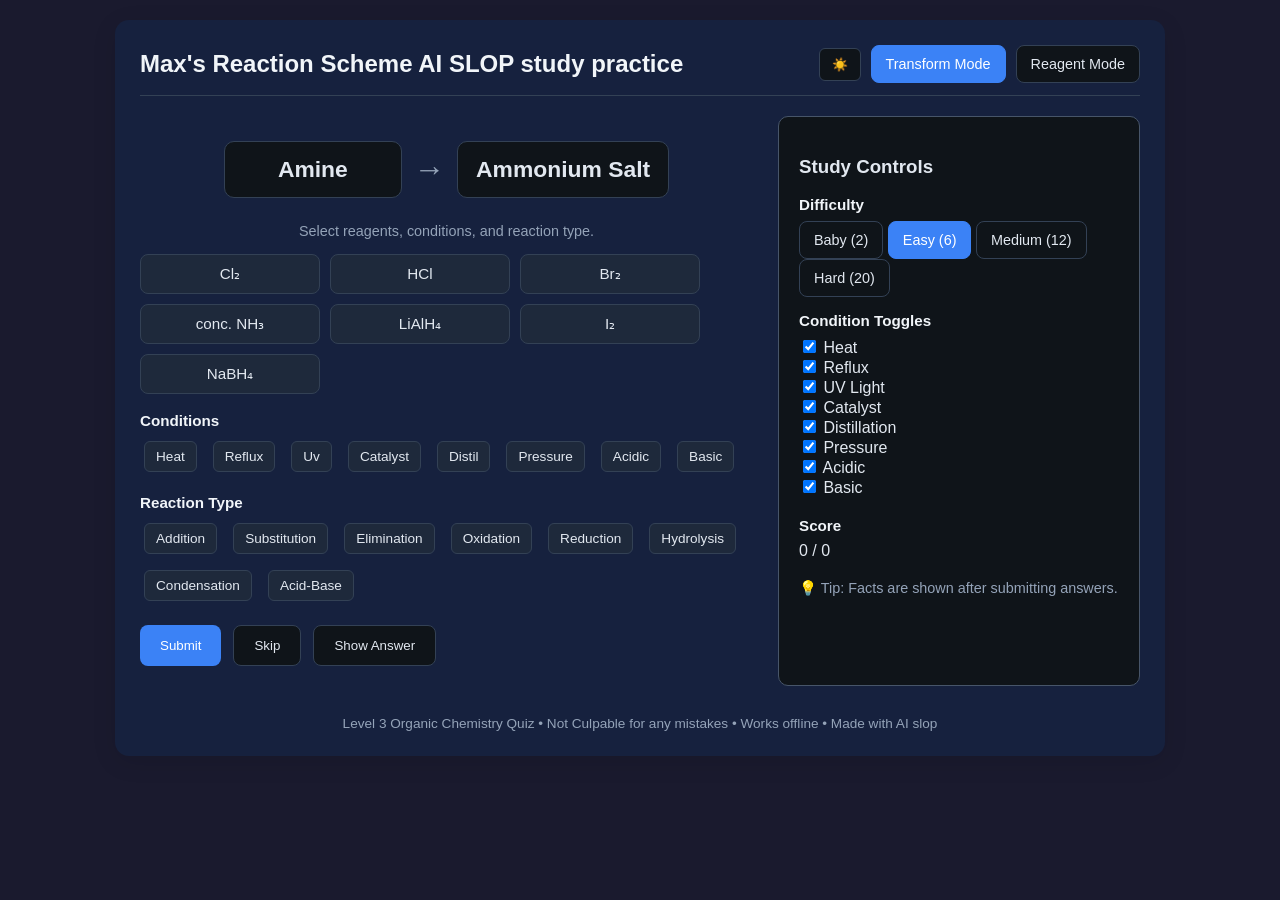
==== public/study/organics-scheme/index.html @ c8c18162 "Update index.html" ====
<!DOCTYPE html>
<html lang="en">
<head>
  <meta charset="utf-8" />
  <meta name="viewport" content="width=device-width, initial-scale=1" />
  <title>Max's Reaction Scheme AI SLOP study practice</title>
  <style>
    :root {
      --bg-primary: #f0f4f8;
      --bg-secondary: white;
      --bg-tertiary: #f9fbff;
      --text-primary: #1a1a2e;
      --text-secondary: #2c3e50;
      --text-muted: #555;
      --border-color: #e0e0e0;
      --border-light: #e0e0f0;
      --accent-primary: #007bff;
      --accent-hover: #a0d8ff;
      --option-bg: white;
      --option-hover: #f0f8ff;
      --option-selected: #d0ebff;
      --condition-active: #fff3cd;
      --condition-border: #ffeaa7;
      --condition-text: #856404;
      --success-bg: #d4edda;
      --success-text: #155724;
      --success-border: #c3e6cb;
      --error-bg: #f8d7da;
      --error-text: #721c24;
      --error-border: #f5c6cb;
      --fact-bg: #fffbe6;
      --fact-border: #ffeaa7;
    }

    [data-theme="dark"] {
      --bg-primary: #1a1a2e;
      --bg-secondary: #16213e;
      --bg-tertiary: #0f1419;
      --text-primary: #e2e8f0;
      --text-secondary: #f1f5f9;
      --text-muted: #94a3b8;
      --border-color: #334155;
      --border-light: #475569;
      --accent-primary: #3b82f6;
      --accent-hover: #1e40af;
      --option-bg: #1e293b;
      --option-hover: #334155;
      --option-selected: #1e40af;
      --condition-active: #451a03;
      --condition-border: #92400e;
      --condition-text: #fbbf24;
      --success-bg: #064e3b;
      --success-text: #6ee7b7;
      --success-border: #047857;
      --error-bg: #7f1d1d;
      --error-text: #fca5a5;
      --error-border: #dc2626;
      --fact-bg: #451a03;
      --fact-border: #92400e;
    }

    body {
      font-family: 'Segoe UI', Tahoma, Geneva, Verdana, sans-serif;
      background: var(--bg-primary);
      color: var(--text-primary);
      margin: 0;
      padding: 20px;
      transition: all 0.3s ease;
    }
    .container {
      max-width: 1000px;
      margin: auto;
      background: var(--bg-secondary);
      border-radius: 14px;
      box-shadow: 0 6px 25px rgba(0,0,0,0.1);
      padding: 25px;
    }
    header {
      display: flex;
      justify-content: space-between;
      align-items: center;
      margin-bottom: 20px;
      border-bottom: 1px solid var(--border-color);
      padding-bottom: 12px;
    }
    h1 {
      margin: 0;
      font-size: 1.5em;
      color: var(--text-secondary);
    }
    .header-controls {
      display: flex;
      gap: 10px;
      align-items: center;
    }
    .theme-toggle {
      padding: 8px 12px;
      border: 1px solid var(--border-color);
      background: var(--bg-tertiary);
      cursor: pointer;
      border-radius: 6px;
      font-size: 0.8em;
    }
    .mode-btn, .diff-btn {
      padding: 10px 14px;
      border: 1px solid var(--border-color);
      background: var(--bg-tertiary);
      cursor: pointer;
      border-radius: 8px;
      font-size: 0.9em;
      color: var(--text-primary);
    }
    .mode-btn.active, .diff-btn.active {
      background: var(--accent-primary);
      color: white;
      border-color: var(--accent-primary);
    }
    .quiz-area {
      display: flex;
      gap: 25px;
      flex-wrap: wrap;
    }
    .main-panel {
      flex: 1;
      min-width: 300px;
    }
    .side-panel {
      width: 320px;
      background: var(--bg-tertiary);
      padding: 20px;
      border-radius: 10px;
      border: 1px solid var(--border-light);
    }
    .reaction {
      display: flex;
      align-items: center;
      justify-content: center;
      gap: 12px;
      margin: 25px 0;
      font-weight: bold;
      font-size: 1.3em;
    }
    .box {
      padding: 14px 18px;
      background: var(--bg-tertiary);
      border: 1px solid var(--border-color);
      border-radius: 10px;
      min-width: 140px;
      text-align: center;
      font-size: 1.1em;
    }
    .arrow {
      font-size: 1.5em;
      color: var(--text-muted);
    }
    .options {
      display: flex;
      flex-wrap: wrap;
      gap: 10px;
      margin: 15px 0;
    }
    .option {
      padding: 10px 14px;
      background: var(--option-bg);
      border: 1px solid var(--border-color);
      border-radius: 8px;
      cursor: pointer;
      min-width: 150px;
      text-align: center;
      font-size: 0.95em;
      color: var(--text-primary);
    }
    .option:hover {
      background: var(--option-hover);
      border-color: var(--accent-hover);
    }
    .option.selected {
      background: var(--option-selected);
      border-color: var(--accent-primary);
      outline: 2px solid var(--accent-primary);
      font-weight: bold;
    }
    .section {
      margin: 18px 0;
    }
    .control-label {
      font-weight: bold;
      margin-bottom: 8px;
      font-size: 0.95em;
      color: var(--text-secondary);
    }
    .conditions, .reaction-types {
      display: flex;
      flex-wrap: wrap;
      gap: 8px;
    }
    .cond-btn, .type-btn {
      padding: 7px 11px;
      margin: 4px;
      border: 1px solid var(--border-color);
      background: var(--option-bg);
      cursor: pointer;
      border-radius: 6px;
      font-size: 0.85em;
      color: var(--text-primary);
    }
    .cond-btn.on, .type-btn.on {
      background: var(--condition-active);
      border-color: var(--condition-border);
      color: var(--condition-text);
    }
    .btn-row {
      display: flex;
      gap: 12px;
      margin: 20px 0;
      flex-wrap: wrap;
    }
    button.primary {
      background: var(--accent-primary);
      color: white;
      border: none;
      padding: 12px 20px;
      border-radius: 8px;
      cursor: pointer;
    }
    button.secondary {
      background: var(--bg-tertiary);
      color: var(--text-primary);
      border: 1px solid var(--border-color);
      padding: 12px 20px;
      border-radius: 8px;
      cursor: pointer;
    }
    .feedback {
      margin-top: 18px;
      padding: 14px;
      border-radius: 8px;
      font-size: 0.95em;
      display: none;
      white-space: pre-line;
    }
    .feedback.ok {
      background: var(--success-bg);
      color: var(--success-text);
      border: 1px solid var(--success-border);
    }
    .feedback.bad {
      background: var(--error-bg);
      color: var(--error-text);
      border: 1px solid var(--error-border);
    }
    .fact-box {
      margin-top: 16px;
      padding: 14px;
      background: var(--fact-bg);
      border: 1px dashed var(--fact-border);
      border-radius: 8px;
      font-size: 0.9em;
      white-space: pre-line;
      display: none;
    }
    footer {
      margin-top: 30px;
      text-align: center;
      font-size: 0.85em;
      color: var(--text-muted);
    }
    .side-panel label {
      color: var(--text-primary);
    }
  </style>
</head>
<body data-theme="dark">
  <div class="container">
    <header>
      <h1>Max's Reaction Scheme AI SLOP study practice</h1>
      <div class="header-controls">
        <button id="theme-toggle" class="theme-toggle">☀️</button>
        <button id="mode-transform" class="mode-btn active">Transform Mode</button>
        <button id="mode-reagent" class="mode-btn">Reagent Mode</button>
      </div>
    </header>

    <div class="quiz-area">
      <div class="main-panel">
        <div class="reaction">
          <div id="left-box" class="box">?</div>
          <div class="arrow">→</div>
          <div id="right-box" class="box">?</div>
        </div>

        <p style="text-align:center; color:var(--text-muted); font-size:0.9em;">
          Select reagents, conditions, and reaction type.
        </p>

        <div id="options" class="options"></div>

        <div class="section">
          <div class="control-label">Conditions</div>
          <div id="conditions" class="conditions"></div>
        </div>

        <div class="section">
          <div class="control-label">Reaction Type</div>
          <div id="reaction-types" class="reaction-types">
            <button class="type-btn">Addition</button>
            <button class="type-btn">Substitution</button>
            <button class="type-btn">Elimination</button>
            <button class="type-btn">Oxidation</button>
            <button class="type-btn">Reduction</button>
            <button class="type-btn">Hydrolysis</button>
            <button class="type-btn">Condensation</button>
            <button class="type-btn">Acid-Base</button>
          </div>
        </div>

        <div class="btn-row">
          <button id="submit" class="primary">Submit</button>
          <button id="skip" class="secondary">Skip</button>
          <button id="show-answer" class="secondary">Show Answer</button>
        </div>

        <div id="feedback" class="feedback"></div>
        <div id="fact" class="fact-box"></div>
      </div>

      <div class="side-panel">
        <h3>Study Controls</h3>

        <div class="control-label">Difficulty</div>
        <div>
          <button id="diff-baby" class="diff-btn">Baby (2)</button>
          <button id="diff-easy" class="diff-btn active">Easy (6)</button>
          <button id="diff-med" class="diff-btn">Medium (12)</button>
          <button id="diff-hard" class="diff-btn">Hard (20)</button>
        </div>

        <div class="control-label" style="margin-top:15px;">Condition Toggles</div>
        <div>
          <label><input type="checkbox" checked value="heat"> Heat</label><br>
          <label><input type="checkbox" checked value="reflux"> Reflux</label><br>
          <label><input type="checkbox" checked value="uv"> UV Light</label><br>
          <label><input type="checkbox" checked value="catalyst"> Catalyst</label><br>
          <label><input type="checkbox" checked value="distil"> Distillation</label><br>
          <label><input type="checkbox" checked value="pressure"> Pressure</label><br>
          <label><input type="checkbox" checked value="acidic"> Acidic</label><br>
          <label><input type="checkbox" checked value="basic"> Basic</label>
        </div>

        <div style="margin-top:20px;">
          <div class="control-label">Score</div>
          <div id="score">0 / 0</div>
        </div>

        <div style="margin-top:20px; font-size:0.9em; color:var(--text-muted);">
          💡 Tip: Facts are shown after submitting answers.
        </div>
      </div>
    </div>

    <footer>
      Level 3 Organic Chemistry Quiz • Not Culpable for any mistakes • Works offline • Made with AI slop
    </footer>
  </div>

  <script>
    // Wait for DOM to load
    document.addEventListener("DOMContentLoaded", () => {
      try {
        // === REACTION DATABASE ===
  const reactions = [
    { from: "Alkene", to: "Alkane", reagents: ["H₂"], conditions: ["catalyst", "heat"], type: ["Addition"], fact: "Hydrogenation: adds H₂ across double bond. Requires metal catalyst." },
    { from: "Alkene", to: "Addition Polymer", reagents: ["R-C=C-R"], conditions: ["catalyst", "heat", "pressure"], type: ["Addition", "Condensation"], fact: "Polymerisation where a polymer is polymerised (=." },
    { from: "Alkene", to: "Haloalkane", reagents: ["HI", "HBr", "HCl"], conditions: [], type: ["Addition"], fact: "Electrophilic addition. Br₂ decolorizes from red-brown to colorless." },
	{ from: "Alkene", to: "Dihaloalkane", reagents: ["I₂", "Cl₂", "Br₂"], conditions: [], type: ["Addition"], fact: "Electrophilic addition. Br₂ decolorizes from red-brown to colorless." },
    { from: "Alkene", to: "Diol", reagents: ["MnO₄⁻ / H⁺"], conditions: [], type: ["Oxidation"], fact: "Syn dihydroxylation. Cold, dilute oxidizers give 1,2-diols." },
    { from: "Alkene", to: "Alcohol", reagents: ["dil. H₂SO₄"], conditions: ["heat"], type: ["Addition"], fact: "Acid-catalyzed hydration follows Markovnikov's rule." },
    { from: "Alkane", to: "Haloalkane", reagents: ["Cl₂", "Br₂", "I₂"], conditions: ["uv"], type: ["Substitution"], fact: "UV light initiates radical chain reaction. Mixture of products possible." },
	{ from: "Alcohol", to: "Haloalkane", reagents: ["PCl₃", "PCl₅", "SOCl₂", "HBr", "HI"], conditions: ["reflux"], type: ["Substitution"], fact: "OH⁻ replaces halogen. SN2 for 1°, SN1 for 3°." },
    { from: "Haloalkane", to: "Alcohol", reagents: ["conc. KOH"], conditions: ["reflux"], type: ["Substitution"], fact: "OH⁻ replaces halogen. SN2 for 1°, SN1 for 3°." },
    { from: "Haloalkane", to: "Amine", reagents: ["conc. NH₃"], conditions: ["heat"], type: ["Substitution"], fact: "Forms primary amine. Excess NH₃ prevents further substitution." },
    { from: "Alcohol (1°)", to: "Aldehyde", reagents: ["Cr₂O₇²⁻ / H⁺", "MnO₄⁻ / H⁺"], conditions: ["distil"], type: ["Oxidation"], fact: "Oxidation under distillation stops at aldehyde. Removes it before over-oxidation." },
    { from: "Alcohol (1°)", to: "Carboxylic Acid", reagents: ["Cr₂O₇²⁻ / H⁺", "MnO₄⁻ / H⁺"], conditions: ["reflux"], type: ["Oxidation"], fact: "Strong oxidizers fully oxidize 1° alcohols to carboxylic acids." },
    { from: "Alcohol (2°)", to: "Ketone", reagents: ["Cr₂O₇²⁻ / H⁺", "MnO₄⁻ / H⁺"], conditions: ["reflux"], type: ["Oxidation"], fact: "Ketones resist further oxidation." },
    { from: "Alcohol", to: "Alkene", reagents: ["conc. H₂SO₄"], conditions: ["heat"], type: ["Elimination"], fact: "Dehydration removes water. Zaitsev's rule applies." },
    { from: "Aldehyde", to: "Carboxylic Acid", reagents: ["Cr₂O₇²⁻ / H⁺", "MnO₄⁻ / H⁺"], conditions: ["reflux"], type: ["Oxidation"], fact: "Aldehydes are easily oxidized; ketones are not." },
    { from: "Aldehyde", to: "Alcohol (1°)", reagents: ["NaBH₄", "LiAlH₄"], conditions: [], type: ["Reduction"], fact: "Hydride reagents reduce aldehydes to primary alcohols." },
    { from: "Ketone", to: "Alcohol (2°)", reagents: ["NaBH₄", "LiAlH₄"], conditions: [], type: ["Reduction"], fact: "Hydride reduction gives secondary alcohols." },
    { from: "Carboxylic Acid", to: "Acid Chloride", reagents: ["PCl₃", "PCl₅", "SOCl₂"], conditions: [], type: ["Substitution"], fact: "SOCl₂, PCl₃, PCl₅, HBr, and HI convert acids to acyl halides; SOCl₂ is preferred for easy purification." },
	{ from: "Carboxylic Acid", to: "Ester", reagents: ["R-OH","conc. H₂SO₄"], conditions: ["reflux"], type: ["Condensation"], fact: "Fast, exothermic reaction with alcohols." },
	{ from: "Alcohol", to: "Ester", reagents: ["R-COOH","conc. H₂SO₄"], conditions: ["reflux"], type: ["Condensation"], fact: "Fast, exothermic reaction with alcohols." },
    { from: "Acid Chloride", to: "Ester", reagents: ["R-OH"], conditions: [], type: ["Condensation"], fact: "Fast, exothermic reaction with alcohols." },
    { from: "Acid Chloride", to: "Amide (1°)", reagents: ["conc. NH₃"], conditions: [], type: ["Substitution", "Condensation"], fact: "Forms amides. HCl gas produced — neutralize with base." },
	{ from: "Acid Chloride", to: "Amide (2°)", reagents: ["R-NH₃"], conditions: ["reflux"], type: ["Substitution", "Condensation"], fact: "Forms amides. HCl gas produced — neutralize with base." },
    { from: "Acid Chloride", to: "Carboxylic Acid", reagents: ["H₂O"], conditions: [], type: ["Hydrolysis", "Substitution"], fact: "Hydrolysis of acid chlorides is rapid and exothermic." },
    { from: "Carboxylic Acid", to: "Amide", reagents: ["NH₃"], conditions: ["heat"], type: ["Condensation", "Substitution"], fact: "Amide formation is a condensation reaction with water as a byproduct." },
    { from: "Ester", to: "Carboxylic Acid", reagents: ["H₂O"], conditions: ["acidic", "reflux"], type: ["Hydrolysis"], fact: "Acidic hydrolysis is reversible." },
    { from: "Ester", to: "Carboxylate", reagents: ["H₂O"], conditions: ["basic", "reflux"], type: ["Hydrolysis"], fact: "Base hydrolysis produces carboxylate salt — how soap is made." },
	{ from: "Ester", to: "Amide", reagents: ["conc. NH₃", "alc. NH₃", "NH₃"], conditions: ["reflux"], type: ["Hydrolysis"], fact: "LiAlH₄ reduces amides to amines. NaBH₄ is too weak for this reaction." },
    { from: "Amide", to: "Amine", reagents: ["NaBH₄", "LiAlH₄"], conditions: [], type: ["Reduction"], fact: "LiAlH₄ reduces amides to amines. NaBH₄ is too weak for this reaction." },
    { from: "Amine", to: "Ammonium Salt", reagents: ["HCl"], conditions: [], type: ["Acid-Base"], fact: "Amines are basic. Forms water-soluble ammonium salts." },
    { from: "Carboxylate Ion", to: "Carboxylic Acid", reagents: ["H₂O"], conditions: ["acidic"], type: ["Acid-Base"], fact: "Adding acid reprotonates the carboxylate." },
	{ from: "Carboxylate Ion", to: "Carboxylic Acid", reagents: ["H₂O"], conditions: ["basic"], type: ["Acid-Base"], fact: "Adding acid reprotonates the carboxylate." }
	];



        // === STATE ===
        let mode = "transform";
        let difficulty = 6;
        let current = null;
        let score = { correct: 0, total: 0 };
        let hasSubmitted = false;

        // === DOM HELPERS ===
        const $ = id => document.getElementById(id);
        const optionsEl = $("options");
        const conditionsEl = $("conditions");
        const typesEl = $("reaction-types");
        const feedbackEl = $("feedback");
        const factEl = $("fact");

        // === THEME TOGGLE ===
        let isDark = true;
        $("theme-toggle").addEventListener("click", () => {
          isDark = !isDark;
          document.body.setAttribute("data-theme", isDark ? "dark" : "light");
          $("theme-toggle").textContent = isDark ? "☀️" : "🌙";
        });

        // === DIFFICULTY BUTTONS ===
        function setDiffActive(btn) {
          document.querySelectorAll(".diff-btn").forEach(b => b.classList.remove("active"));
          btn.classList.add("active");
        }
        $("diff-baby").addEventListener("click", () => { difficulty = 2; setDiffActive($("diff-baby")); newQuestion(); });
        $("diff-easy").addEventListener("click", () => { difficulty = 6; setDiffActive($("diff-easy")); newQuestion(); });
        $("diff-med").addEventListener("click", () => { difficulty = 12; setDiffActive($("diff-med")); newQuestion(); });
        $("diff-hard").addEventListener("click", () => { difficulty = 20; setDiffActive($("diff-hard")); newQuestion(); });

        // === RENDER CONDITIONS FROM CHECKBOXES ===
        function renderConditions() {
          conditionsEl.innerHTML = "";
          const enabled = Array.from(document.querySelectorAll(".side-panel input:checked")).map(cb => cb.value);
          enabled.forEach(cond => {
            const btn = document.createElement("button");
            btn.className = "cond-btn";
            btn.textContent = capitalize(cond);
            btn.dataset.cond = cond;
            btn.addEventListener("click", () => btn.classList.toggle("on"));
            conditionsEl.appendChild(btn);
          });
        }

        function capitalize(str) {
          return str.charAt(0).toUpperCase() + str.slice(1);
        }

        // === GET SELECTED VALUES ===
        function getSelectedOptions() {
          return Array.from(optionsEl.querySelectorAll(".selected")).map(el => el.textContent);
        }
        function getSelectedConditions() {
          return Array.from(conditionsEl.querySelectorAll(".on")).map(btn => btn.dataset.cond);
        }
        function getSelectedTypes() {
          return Array.from(typesEl.querySelectorAll(".type-btn.on")).map(btn => btn.textContent);
        }

        // === SHOW FACT ===
        function showFact(text) {
          if (!hasSubmitted) return;
          let msg = `Info: ${text}`;
          for (const r of reactions) {
            if (r.from === text || r.to === text || `${r.from} → ${r.to}` === text) {
              msg = `${r.from} → ${r.to}\nReagents: ${r.reagents.join(", ")}\n${r.fact}`;
              break;
            }
            if (r.reagents.includes(text)) {
              msg = `Reagent: ${text}\nUsed in: ${r.from} → ${r.to}\n${r.fact}`;
              break;
            }
          }
          factEl.style.display = "block";
          factEl.textContent = msg;
        }

        // === SETUP TYPE BUTTONS ===
        document.querySelectorAll(".type-btn").forEach(btn => {
          btn.addEventListener("click", () => btn.classList.toggle("on"));
        });

        // === GENERATE NEW QUESTION ===
        function newQuestion() {
          const r = reactions[Math.floor(Math.random() * reactions.length)];
          current = r;
          hasSubmitted = false;
          optionsEl.innerHTML = "";
          feedbackEl.style.display = "none";
          factEl.style.display = "none";

          // Reset buttons
          document.querySelectorAll(".type-btn").forEach(btn => btn.classList.remove("on"));
          document.querySelectorAll(".cond-btn").forEach(btn => btn.classList.remove("on"));

          if (mode === "transform") {
            $("left-box").textContent = r.from;
            $("right-box").textContent = r.to;

            // Create reagent pool
            const pool = new Set(r.reagents);
            while (pool.size < difficulty) {
              const rxn = reactions[Math.floor(Math.random() * reactions.length)];
              rxn.reagents.forEach(reag => pool.add(reag));
            }
            shuffle([...pool]).forEach(text => {
              const el = document.createElement("div");
              el.className = "option";
              el.textContent = text;
              el.addEventListener("click", () => el.classList.toggle("selected"));
              el.addEventListener("dblclick", () => showFact(text));
              el.addEventListener("contextmenu", e => { e.preventDefault(); showFact(text); });
              optionsEl.appendChild(el);
            });
          } else {
            $("left-box").textContent = r.reagents[0];
            $("right-box").textContent = "?";

            const pool = new Set([`${r.from} → ${r.to}`]);
            while (pool.size < difficulty) {
              const rxn = reactions[Math.floor(Math.random() * reactions.length)];
              pool.add(`${rxn.from} → ${rxn.to}`);
            }
            shuffle([...pool]).forEach(text => {
              const el = document.createElement("div");
              el.className = "option";
              el.textContent = text;
              el.addEventListener("click", () => {
                document.querySelectorAll(".option").forEach(e => e.classList.remove("selected"));
                el.classList.add("selected");
              });
              el.addEventListener("dblclick", () => showFact(text));
              el.addEventListener("contextmenu", e => { e.preventDefault(); showFact(text); });
              optionsEl.appendChild(el);
            });
          }

          renderConditions();
        }

        // === SUBMIT ANSWER ===
        function submit() {
          if (!current) return;
          hasSubmitted = true;
          const selectedReagents = getSelectedOptions();
          const selectedConds = getSelectedConditions();
          const selectedTypes = getSelectedTypes();

          feedbackEl.style.display = "block";

          if (mode === "transform") {
            const selectedSet = new Set(selectedReagents);
            const hasAllRequired = current.reagents.every(r => selectedSet.has(r));
            const noExtraReagents = [...selectedSet].every(r => current.reagents.includes(r));
            const reagentsCorrect = hasAllRequired && noExtraReagents;

            const condsCorrect =
              current.conditions.every(c => selectedConds.includes(c)) &&
              selectedConds.every(c => current.conditions.includes(c));

            const typesCorrect = current.type.some(t => selectedTypes.includes(t));

            if (reagentsCorrect && condsCorrect && typesCorrect) {
              feedbackEl.className = "feedback ok";
              feedbackEl.textContent = "✅ Correct!";
              score.correct++;
            } else {
              const expectedReagents = current.reagents.join(", ");
              const expectedConds = current.conditions.map(capitalize).join(", ") || "none";
              const expectedTypes = current.type.join(" or ");
              feedbackEl.className = "feedback bad";
              feedbackEl.textContent = `❌ Incorrect.\nReagents: ${expectedReagents}\nConditions: ${expectedConds}\nType: ${expectedTypes}`;
            }
          } else {
            const correct = `${current.from} → ${current.to}`;
            if (selectedReagents[0] === correct) {
              feedbackEl.className = "feedback ok";
              feedbackEl.textContent = "✅ Correct!";
              score.correct++;
            } else {
              feedbackEl.className = "feedback bad";
              feedbackEl.textContent = `❌ Incorrect. Correct: ${correct}`;
            }
          }

          score.total++;
          $("score").textContent = `${score.correct} / ${score.total}`;

          // Change button to "Next Question"
          $("submit").textContent = "Next Question";
          $("submit").onclick = () => {
            $("submit").textContent = "Submit";
            $("submit").onclick = submit;
            newQuestion();
          };
        }

        // === MODE SWITCHING ===
        $("mode-transform").addEventListener("click", () => {
          mode = "transform";
          $("mode-transform").classList.add("active");
          $("mode-reagent").classList.remove("active");
          newQuestion();
        });
        $("mode-reagent").addEventListener("click", () => {
          mode = "reagent";
          $("mode-reagent").classList.add("active");
          $("mode-transform").classList.remove("active");
          newQuestion();
        });

        // === SHUFFLE UTILITY ===
        function shuffle(arr) {
          const a = [...arr];
          for (let i = a.length - 1; i > 0; i--) {
            const j = Math.floor(Math.random() * (i + 1));
            [a[i], a[j]] = [a[j], a[i]];
          }
          return a;
        }

        // === INITIALIZE ===
        setDiffActive($("diff-easy"));
        renderConditions();
        newQuestion();

        // === EVENT BINDINGS ===
        $("submit").onclick = submit;
        $("skip").onclick = () => {
          $("submit").textContent = "Submit";
          $("submit").onclick = submit;
          newQuestion();
        };
        $("show-answer").onclick = () => {
          if (!current) return;
          const r = current;
          const answer = mode === "transform"
            ? `Answer:\nReagents: ${r.reagents.join(", ")}\nConditions: ${r.conditions.map(capitalize).join(", ") || "none"}\nType: ${r.type.join(" or ")}`
            : `Answer: ${r.from} → ${r.to}`;
          factEl.style.display = "block";
          factEl.textContent = answer + "\n\n" + r.fact;
          hasSubmitted = true;
        };

        // Update conditions when checkboxes change
        document.querySelectorAll('.side-panel input[type="checkbox"]').forEach(cb => {
          cb.addEventListener('change', renderConditions);
        });

      } catch (err) {
        console.error("Quiz Error:", err);
        alert("An error occurred. Open console (F12) for details.");
      }
    });
  </script>
</body>
</html>
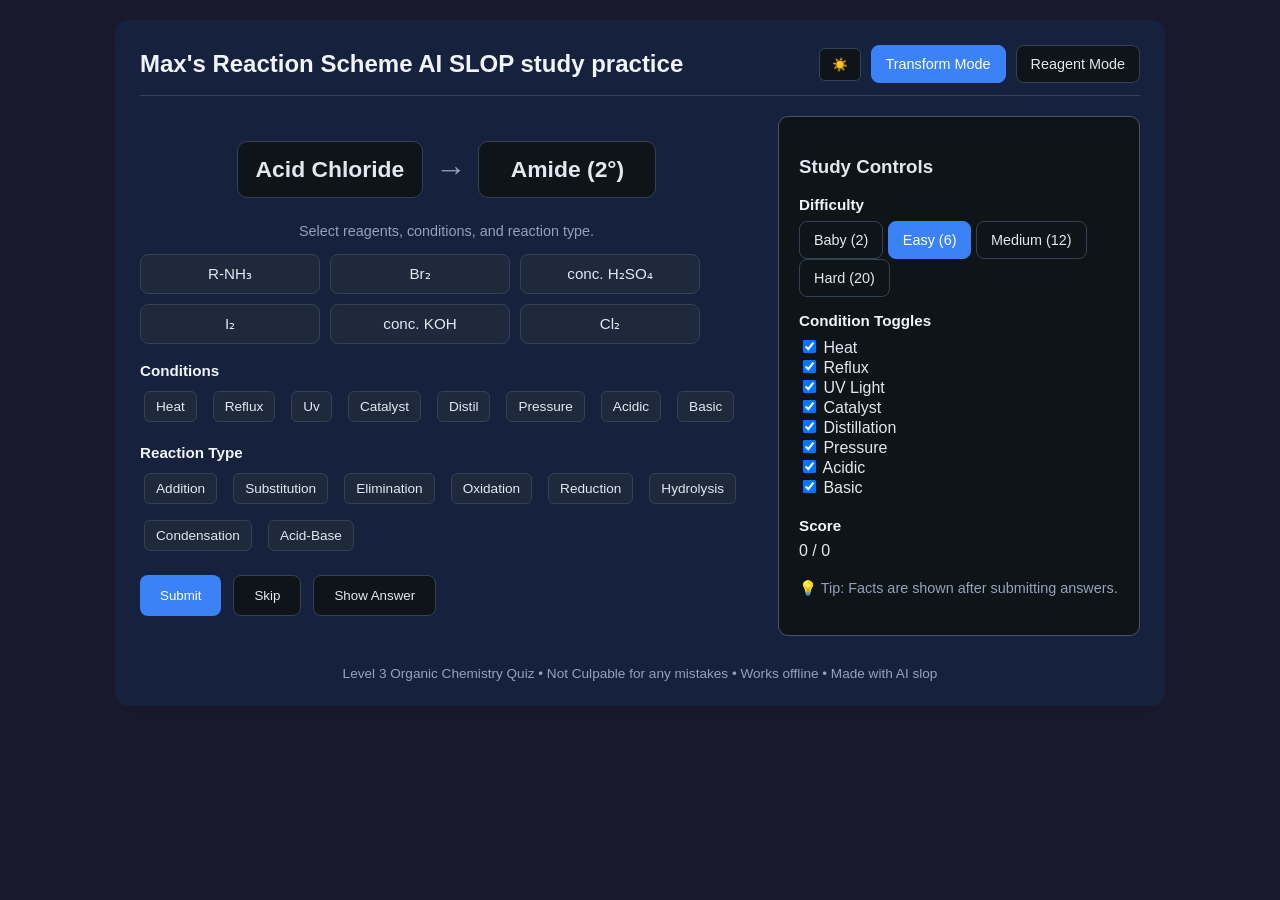
==== commit 233f8281: "Update index.html" ====
--- a/public/study/organics-scheme/index.html
+++ b/public/study/organics-scheme/index.html
@@ -398,7 +398,8 @@
     { from: "Ester", to: "Carboxylate", reagents: ["H₂O"], conditions: ["basic", "reflux"], type: ["Hydrolysis"], fact: "Base hydrolysis produces carboxylate salt — how soap is made." },
 	{ from: "Ester", to: "Amide", reagents: ["conc. NH₃", "alc. NH₃", "NH₃"], conditions: ["reflux"], type: ["Hydrolysis"], fact: "LiAlH₄ reduces amides to amines. NaBH₄ is too weak for this reaction." },
     { from: "Amide", to: "Amine", reagents: ["NaBH₄", "LiAlH₄"], conditions: [], type: ["Reduction"], fact: "LiAlH₄ reduces amides to amines. NaBH₄ is too weak for this reaction." },
-    { from: "Amine", to: "Ammonium Salt", reagents: ["HCl"], conditions: [], type: ["Acid-Base"], fact: "Amines are basic. Forms water-soluble ammonium salts." },
+    { from: "Amine", to: "Ammonium Salt", reagents: ["H₂O"], conditions: ["acidic"], type: ["Acid-Base"], fact: "Amines are basic. Forms water-soluble ammonium salts." },
+	{ from: "Ammonium Salt", to: "Amine", reagents: ["H₂O"], conditions: ["basic"], type: ["Acid-Base"], fact: "Amines are basic. Forms water-soluble ammonium salts." },
     { from: "Carboxylate Ion", to: "Carboxylic Acid", reagents: ["H₂O"], conditions: ["acidic"], type: ["Acid-Base"], fact: "Adding acid reprotonates the carboxylate." },
 	{ from: "Carboxylate Ion", to: "Carboxylic Acid", reagents: ["H₂O"], conditions: ["basic"], type: ["Acid-Base"], fact: "Adding acid reprotonates the carboxylate." }
 	];
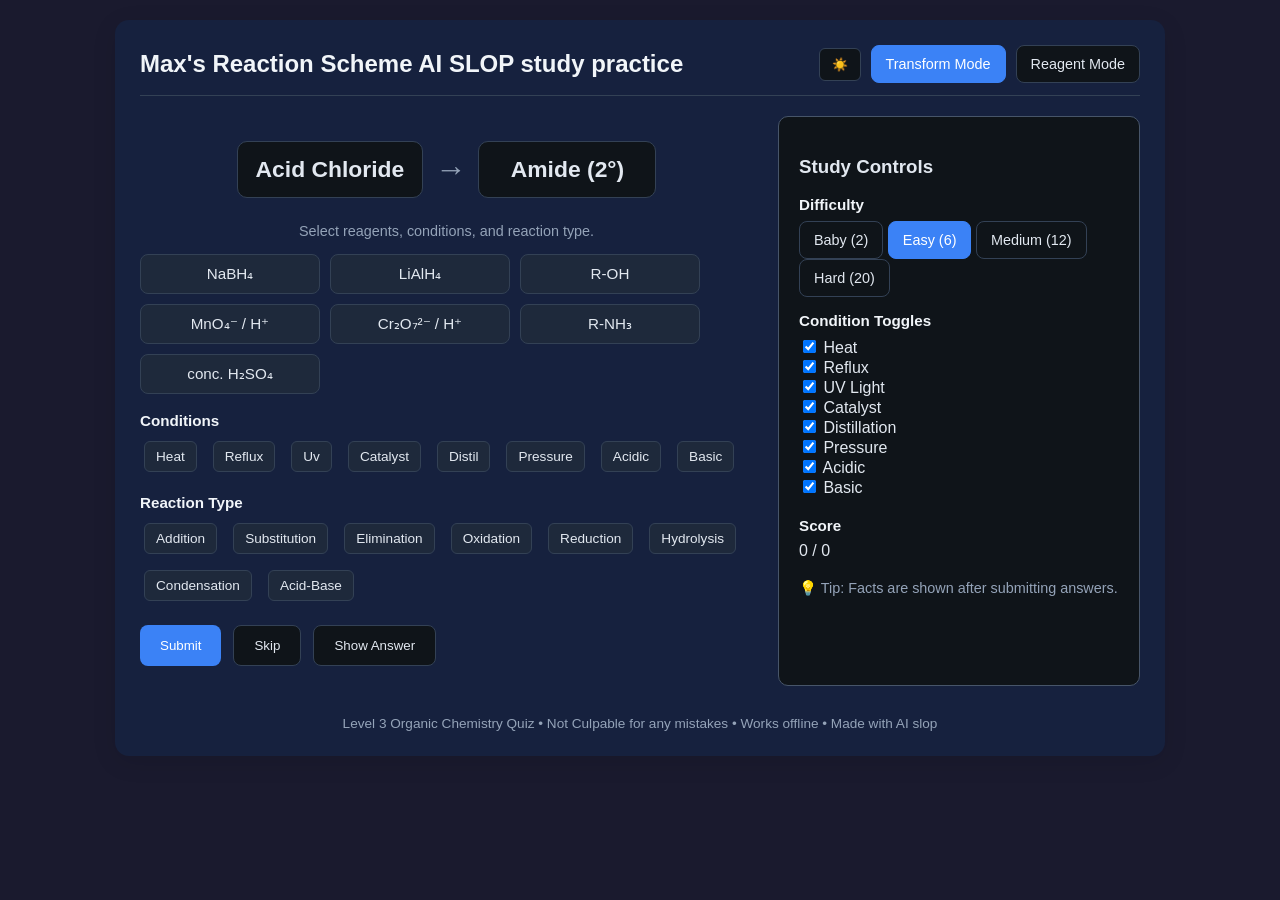
==== commit 5171a7b6: "Update index.html" ====
--- a/public/study/organics-scheme/index.html
+++ b/public/study/organics-scheme/index.html
@@ -377,7 +377,7 @@
     { from: "Alkene", to: "Alcohol", reagents: ["dil. H₂SO₄"], conditions: ["heat"], type: ["Addition"], fact: "Acid-catalyzed hydration follows Markovnikov's rule." },
     { from: "Alkane", to: "Haloalkane", reagents: ["Cl₂", "Br₂", "I₂"], conditions: ["uv"], type: ["Substitution"], fact: "UV light initiates radical chain reaction. Mixture of products possible." },
 	{ from: "Alcohol", to: "Haloalkane", reagents: ["PCl₃", "PCl₅", "SOCl₂", "HBr", "HI"], conditions: ["reflux"], type: ["Substitution"], fact: "OH⁻ replaces halogen. SN2 for 1°, SN1 for 3°." },
-    { from: "Haloalkane", to: "Alcohol", reagents: ["conc. KOH"], conditions: ["reflux"], type: ["Substitution"], fact: "OH⁻ replaces halogen. SN2 for 1°, SN1 for 3°." },
+    { from: "Haloalkane", to: "Alcohol", reagents: ["aq. KOH"], conditions: ["reflux"], type: ["Substitution"], fact: "OH⁻ replaces halogen. SN2 for 1°, SN1 for 3°." },
     { from: "Haloalkane", to: "Amine", reagents: ["conc. NH₃"], conditions: ["heat"], type: ["Substitution"], fact: "Forms primary amine. Excess NH₃ prevents further substitution." },
     { from: "Alcohol (1°)", to: "Aldehyde", reagents: ["Cr₂O₇²⁻ / H⁺", "MnO₄⁻ / H⁺"], conditions: ["distil"], type: ["Oxidation"], fact: "Oxidation under distillation stops at aldehyde. Removes it before over-oxidation." },
     { from: "Alcohol (1°)", to: "Carboxylic Acid", reagents: ["Cr₂O₇²⁻ / H⁺", "MnO₄⁻ / H⁺"], conditions: ["reflux"], type: ["Oxidation"], fact: "Strong oxidizers fully oxidize 1° alcohols to carboxylic acids." },
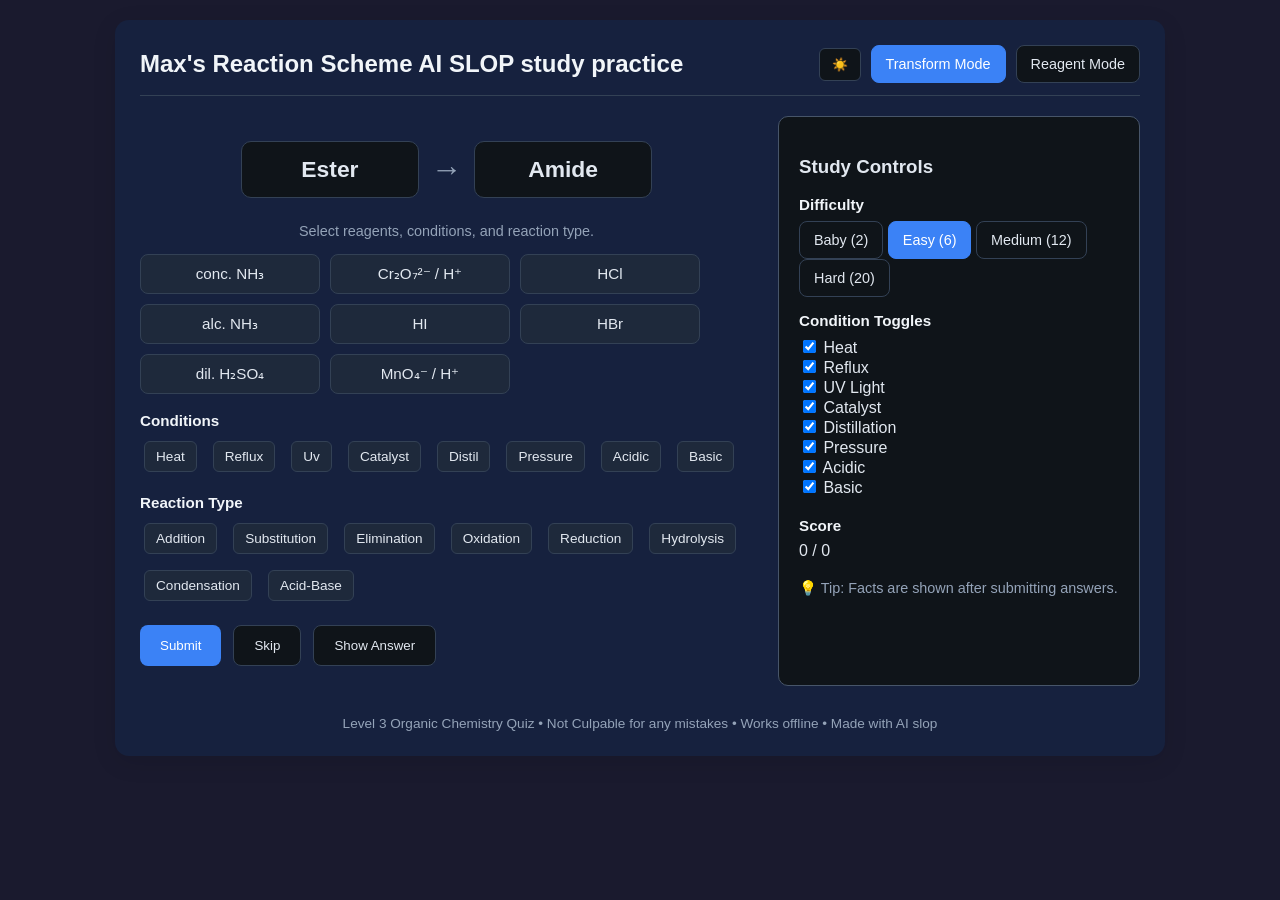
==== commit 9e71acb0: "Update index.html" ====
--- a/public/study/organics-scheme/index.html
+++ b/public/study/organics-scheme/index.html
@@ -393,10 +393,10 @@
     { from: "Acid Chloride", to: "Amide (1°)", reagents: ["conc. NH₃"], conditions: [], type: ["Substitution", "Condensation"], fact: "Forms amides. HCl gas produced — neutralize with base." },
 	{ from: "Acid Chloride", to: "Amide (2°)", reagents: ["R-NH₃"], conditions: ["reflux"], type: ["Substitution", "Condensation"], fact: "Forms amides. HCl gas produced — neutralize with base." },
     { from: "Acid Chloride", to: "Carboxylic Acid", reagents: ["H₂O"], conditions: [], type: ["Hydrolysis", "Substitution"], fact: "Hydrolysis of acid chlorides is rapid and exothermic." },
-    { from: "Carboxylic Acid", to: "Amide", reagents: ["NH₃"], conditions: ["heat"], type: ["Condensation", "Substitution"], fact: "Amide formation is a condensation reaction with water as a byproduct." },
+    { from: "Carboxylic Acid", to: "Amide", reagents: ["conc. NH₃", "alc. NH₃"], conditions: ["heat"], type: ["Condensation", "Substitution"], fact: "Amide formation is a condensation reaction with water as a byproduct." },
     { from: "Ester", to: "Carboxylic Acid", reagents: ["H₂O"], conditions: ["acidic", "reflux"], type: ["Hydrolysis"], fact: "Acidic hydrolysis is reversible." },
     { from: "Ester", to: "Carboxylate", reagents: ["H₂O"], conditions: ["basic", "reflux"], type: ["Hydrolysis"], fact: "Base hydrolysis produces carboxylate salt — how soap is made." },
-	{ from: "Ester", to: "Amide", reagents: ["conc. NH₃", "alc. NH₃", "NH₃"], conditions: ["reflux"], type: ["Hydrolysis"], fact: "LiAlH₄ reduces amides to amines. NaBH₄ is too weak for this reaction." },
+	{ from: "Ester", to: "Amide", reagents: ["conc. NH₃", "alc. NH₃"], conditions: ["reflux"], type: ["Hydrolysis"], fact: "LiAlH₄ reduces amides to amines. NaBH₄ is too weak for this reaction." },
     { from: "Amide", to: "Amine", reagents: ["NaBH₄", "LiAlH₄"], conditions: [], type: ["Reduction"], fact: "LiAlH₄ reduces amides to amines. NaBH₄ is too weak for this reaction." },
     { from: "Amine", to: "Ammonium Salt", reagents: ["H₂O"], conditions: ["acidic"], type: ["Acid-Base"], fact: "Amines are basic. Forms water-soluble ammonium salts." },
 	{ from: "Ammonium Salt", to: "Amine", reagents: ["H₂O"], conditions: ["basic"], type: ["Acid-Base"], fact: "Amines are basic. Forms water-soluble ammonium salts." },
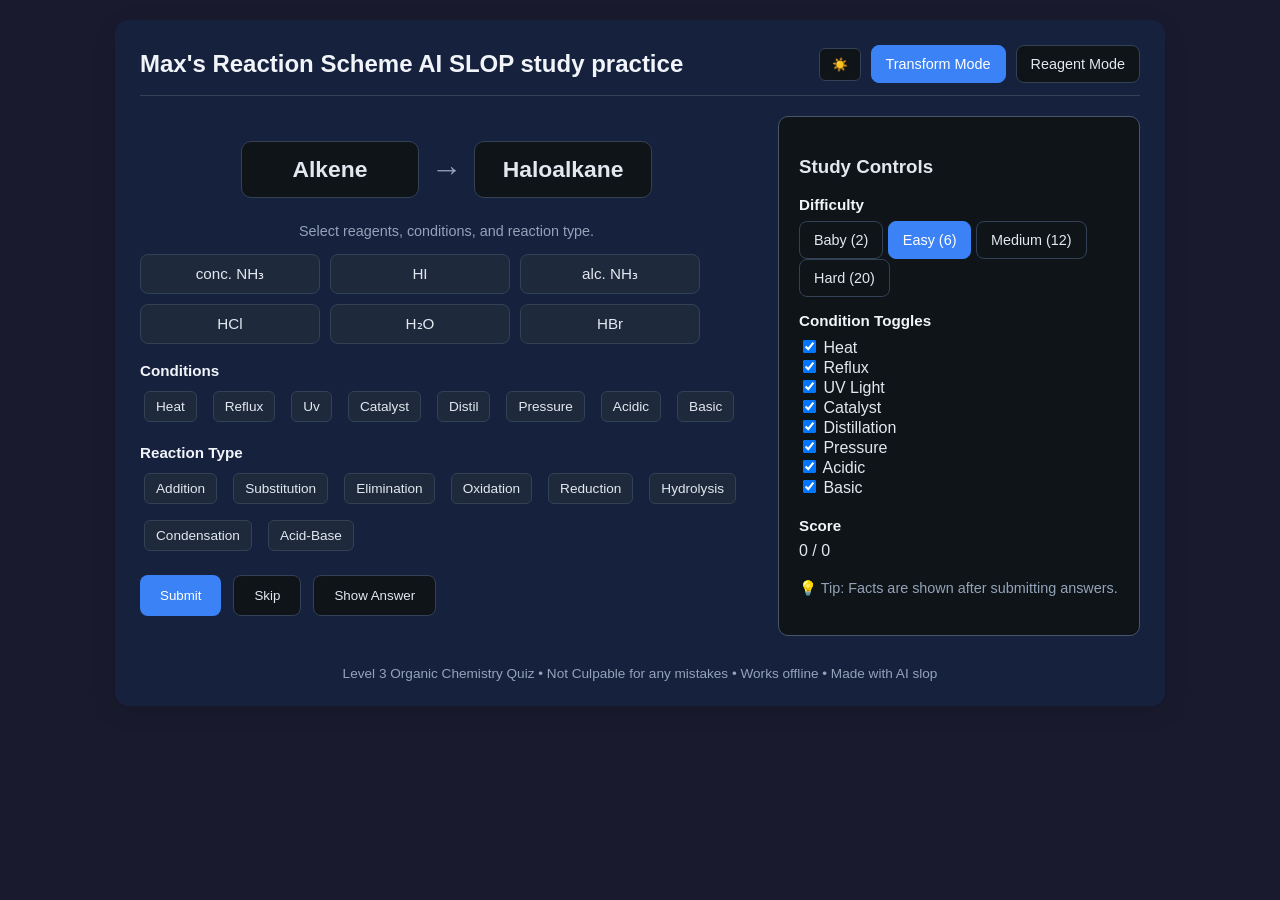
==== commit b6bb6461: "Update index.html" ====
--- a/public/study/organics-scheme/index.html
+++ b/public/study/organics-scheme/index.html
@@ -400,8 +400,8 @@
     { from: "Amide", to: "Amine", reagents: ["NaBH₄", "LiAlH₄"], conditions: [], type: ["Reduction"], fact: "LiAlH₄ reduces amides to amines. NaBH₄ is too weak for this reaction." },
     { from: "Amine", to: "Ammonium Salt", reagents: ["H₂O"], conditions: ["acidic"], type: ["Acid-Base"], fact: "Amines are basic. Forms water-soluble ammonium salts." },
 	{ from: "Ammonium Salt", to: "Amine", reagents: ["H₂O"], conditions: ["basic"], type: ["Acid-Base"], fact: "Amines are basic. Forms water-soluble ammonium salts." },
-    { from: "Carboxylate Ion", to: "Carboxylic Acid", reagents: ["H₂O"], conditions: ["acidic"], type: ["Acid-Base"], fact: "Adding acid reprotonates the carboxylate." },
-	{ from: "Carboxylate Ion", to: "Carboxylic Acid", reagents: ["H₂O"], conditions: ["basic"], type: ["Acid-Base"], fact: "Adding acid reprotonates the carboxylate." }
+    { from: "Carboxylate Acid", to: "Carboxylic Ion", reagents: ["H₂O"], conditions: ["basic"], type: ["Acid-Base"], fact: "Adding acid reprotonates the carboxylate." },
+	{ from: "Carboxylate Ion", to: "Carboxylic Acid", reagents: ["H₂O"], conditions: ["acidic"], type: ["Acid-Base"], fact: "Adding acid reprotonates the carboxylate." }
 	];
 
 
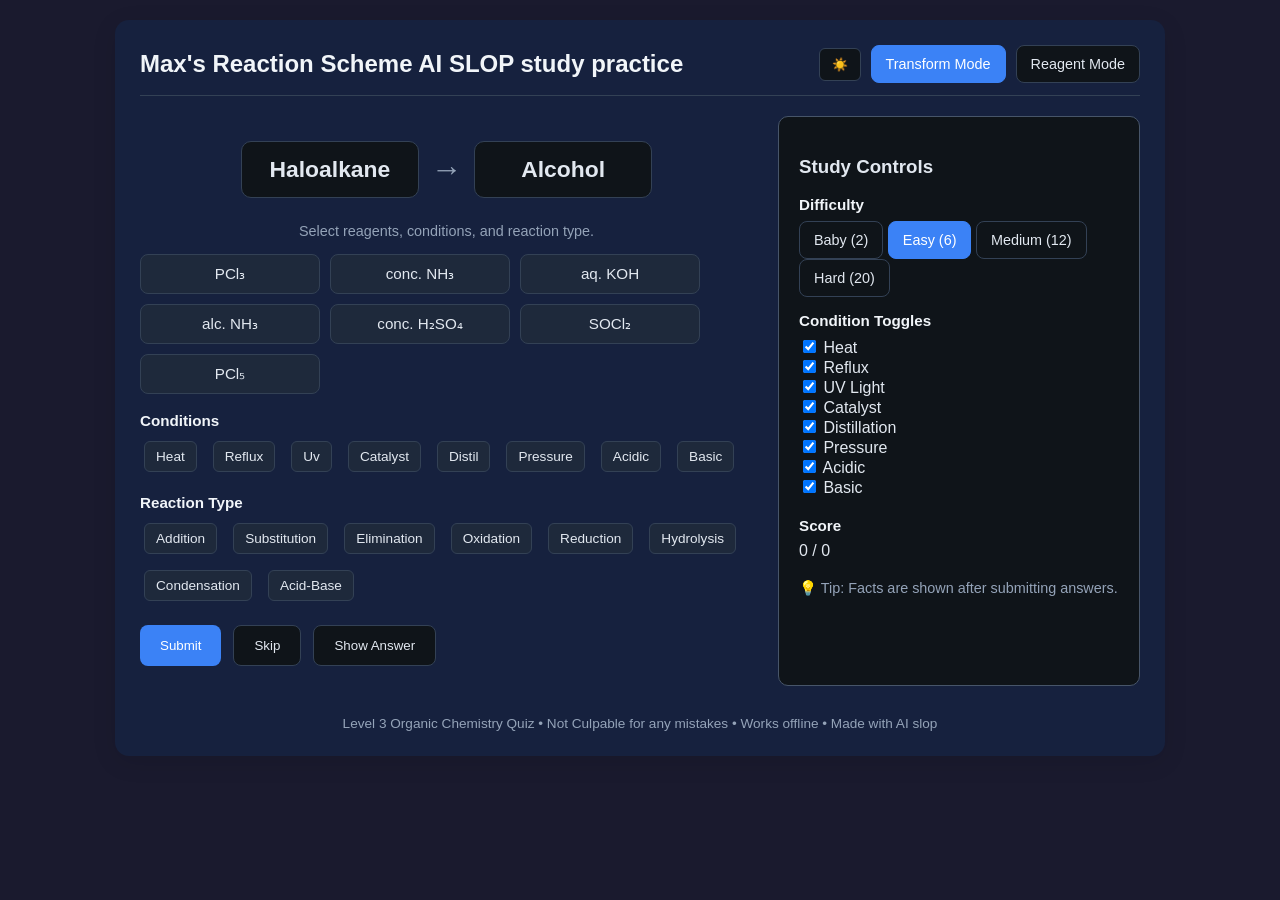
==== commit 2d78b8f5: "Update index.html" ====
--- a/public/study/organics-scheme/index.html
+++ b/public/study/organics-scheme/index.html
@@ -390,7 +390,7 @@
 	{ from: "Carboxylic Acid", to: "Ester", reagents: ["R-OH","conc. H₂SO₄"], conditions: ["reflux"], type: ["Condensation"], fact: "Fast, exothermic reaction with alcohols." },
 	{ from: "Alcohol", to: "Ester", reagents: ["R-COOH","conc. H₂SO₄"], conditions: ["reflux"], type: ["Condensation"], fact: "Fast, exothermic reaction with alcohols." },
     { from: "Acid Chloride", to: "Ester", reagents: ["R-OH"], conditions: [], type: ["Condensation"], fact: "Fast, exothermic reaction with alcohols." },
-    { from: "Acid Chloride", to: "Amide (1°)", reagents: ["conc. NH₃"], conditions: [], type: ["Substitution", "Condensation"], fact: "Forms amides. HCl gas produced — neutralize with base." },
+    { from: "Acid Chloride", to: "Amide (1°)", reagents: ["conc. NH₃", "alc. NH₃"], conditions: [], type: ["Substitution", "Condensation"], fact: "Forms amides. HCl gas produced — neutralize with base." },
 	{ from: "Acid Chloride", to: "Amide (2°)", reagents: ["R-NH₃"], conditions: ["reflux"], type: ["Substitution", "Condensation"], fact: "Forms amides. HCl gas produced — neutralize with base." },
     { from: "Acid Chloride", to: "Carboxylic Acid", reagents: ["H₂O"], conditions: [], type: ["Hydrolysis", "Substitution"], fact: "Hydrolysis of acid chlorides is rapid and exothermic." },
     { from: "Carboxylic Acid", to: "Amide", reagents: ["conc. NH₃", "alc. NH₃"], conditions: ["heat"], type: ["Condensation", "Substitution"], fact: "Amide formation is a condensation reaction with water as a byproduct." },
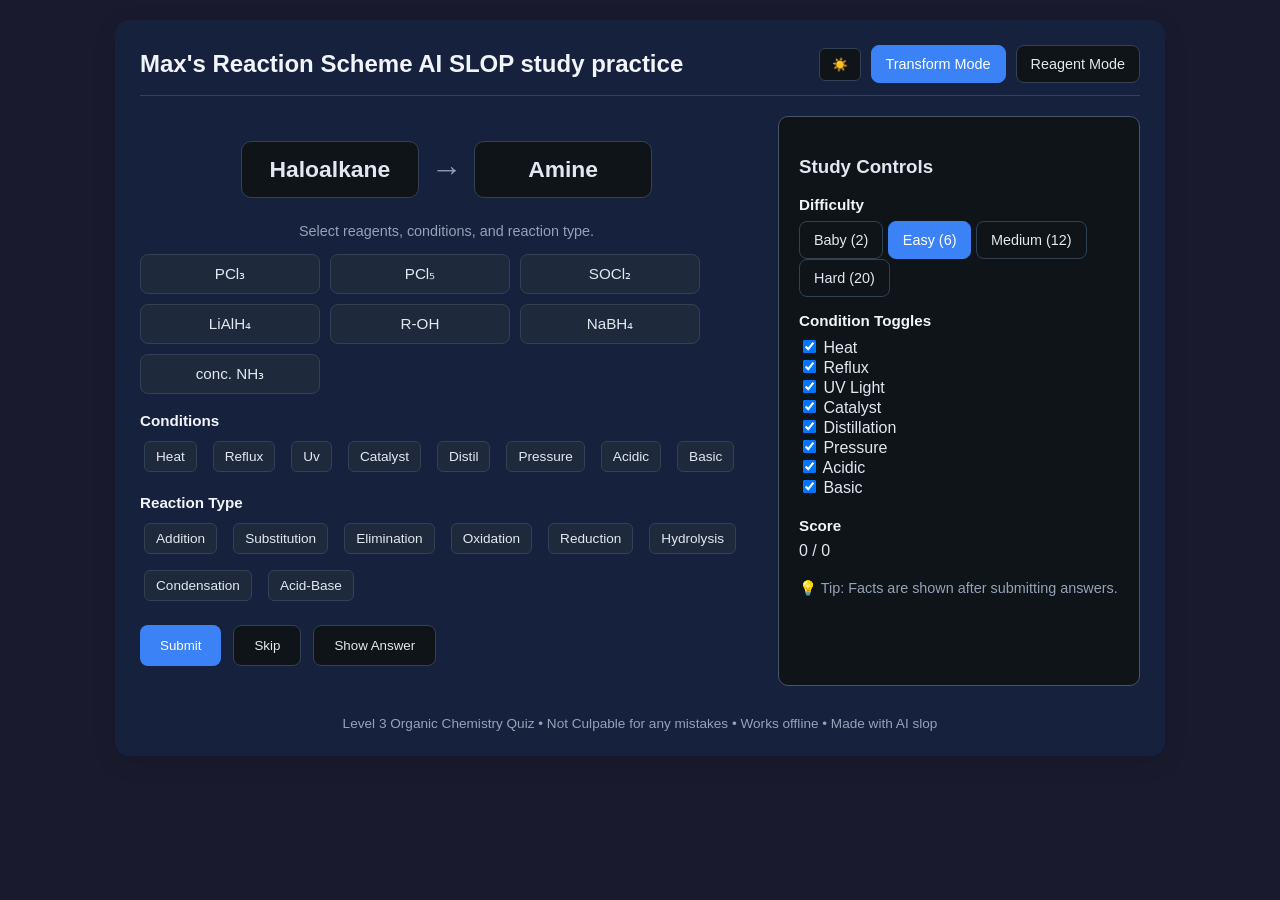
==== commit 97fb3863: "Update index.html" ====
--- a/public/study/organics-scheme/index.html
+++ b/public/study/organics-scheme/index.html
@@ -373,7 +373,6 @@
     { from: "Alkene", to: "Addition Polymer", reagents: ["R-C=C-R"], conditions: ["catalyst", "heat", "pressure"], type: ["Addition", "Condensation"], fact: "Polymerisation where a polymer is polymerised (=." },
     { from: "Alkene", to: "Haloalkane", reagents: ["HI", "HBr", "HCl"], conditions: [], type: ["Addition"], fact: "Electrophilic addition. Br₂ decolorizes from red-brown to colorless." },
 	{ from: "Alkene", to: "Dihaloalkane", reagents: ["I₂", "Cl₂", "Br₂"], conditions: [], type: ["Addition"], fact: "Electrophilic addition. Br₂ decolorizes from red-brown to colorless." },
-    { from: "Alkene", to: "Diol", reagents: ["MnO₄⁻ / H⁺"], conditions: [], type: ["Oxidation"], fact: "Syn dihydroxylation. Cold, dilute oxidizers give 1,2-diols." },
     { from: "Alkene", to: "Alcohol", reagents: ["dil. H₂SO₄"], conditions: ["heat"], type: ["Addition"], fact: "Acid-catalyzed hydration follows Markovnikov's rule." },
     { from: "Alkane", to: "Haloalkane", reagents: ["Cl₂", "Br₂", "I₂"], conditions: ["uv"], type: ["Substitution"], fact: "UV light initiates radical chain reaction. Mixture of products possible." },
 	{ from: "Alcohol", to: "Haloalkane", reagents: ["PCl₃", "PCl₅", "SOCl₂", "HBr", "HI"], conditions: ["reflux"], type: ["Substitution"], fact: "OH⁻ replaces halogen. SN2 for 1°, SN1 for 3°." },
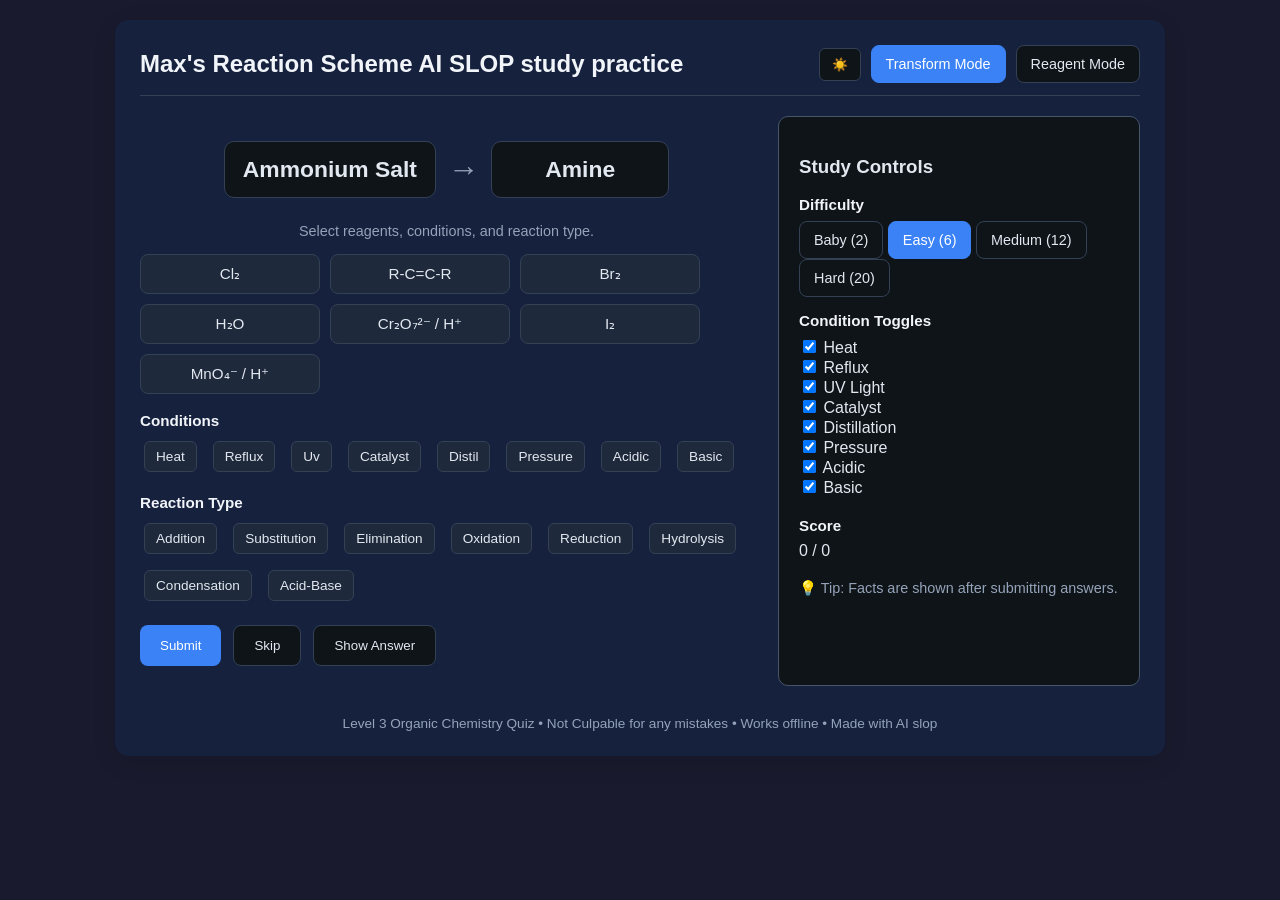
==== commit 9617b2a7: "Update index.html" ====
--- a/public/study/organics-scheme/index.html
+++ b/public/study/organics-scheme/index.html
@@ -374,6 +374,7 @@
     { from: "Alkene", to: "Haloalkane", reagents: ["HI", "HBr", "HCl"], conditions: [], type: ["Addition"], fact: "Electrophilic addition. Br₂ decolorizes from red-brown to colorless." },
 	{ from: "Alkene", to: "Dihaloalkane", reagents: ["I₂", "Cl₂", "Br₂"], conditions: [], type: ["Addition"], fact: "Electrophilic addition. Br₂ decolorizes from red-brown to colorless." },
     { from: "Alkene", to: "Alcohol", reagents: ["dil. H₂SO₄"], conditions: ["heat"], type: ["Addition"], fact: "Acid-catalyzed hydration follows Markovnikov's rule." },
+	{ from: "Alkene", to: "Diol", reagents: ["Cr₂O₇²⁻", "MnO₄⁻"], conditions: [""], type: ["Addition"], fact: "Acid-catalyzed hydration follows Markovnikov's rule." },
     { from: "Alkane", to: "Haloalkane", reagents: ["Cl₂", "Br₂", "I₂"], conditions: ["uv"], type: ["Substitution"], fact: "UV light initiates radical chain reaction. Mixture of products possible." },
 	{ from: "Alcohol", to: "Haloalkane", reagents: ["PCl₃", "PCl₅", "SOCl₂", "HBr", "HI"], conditions: ["reflux"], type: ["Substitution"], fact: "OH⁻ replaces halogen. SN2 for 1°, SN1 for 3°." },
     { from: "Haloalkane", to: "Alcohol", reagents: ["aq. KOH"], conditions: ["reflux"], type: ["Substitution"], fact: "OH⁻ replaces halogen. SN2 for 1°, SN1 for 3°." },
